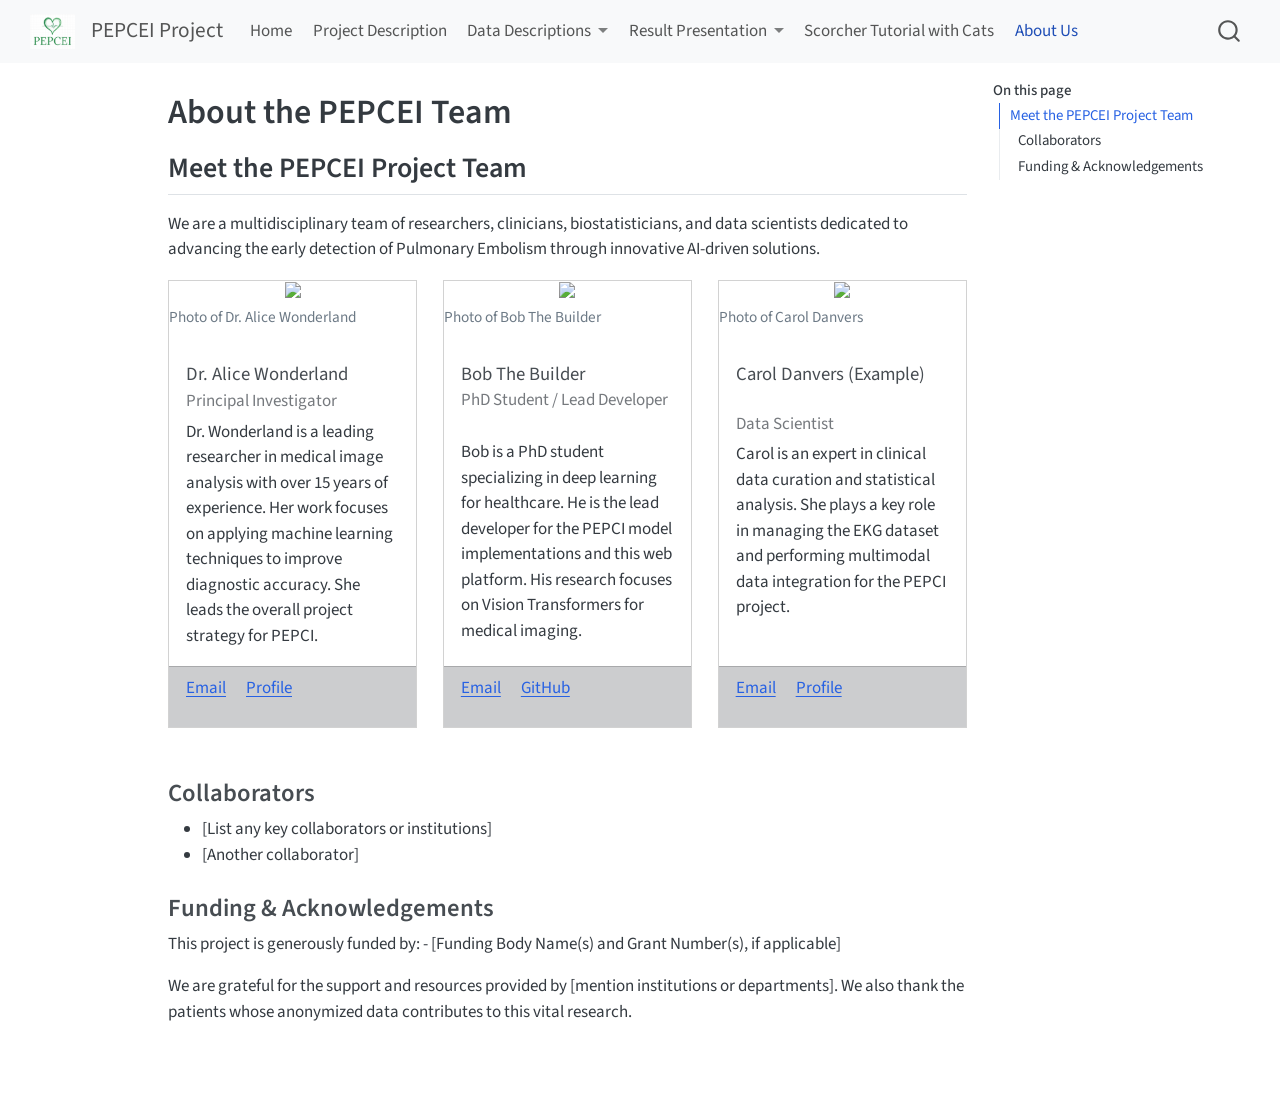
==== about.html @ 25989b94 "Built site for gh-pages" ====
<!DOCTYPE html>
<html xmlns="http://www.w3.org/1999/xhtml" lang="en" xml:lang="en"><head>

<meta charset="utf-8">
<meta name="generator" content="quarto-1.6.42">

<meta name="viewport" content="width=device-width, initial-scale=1.0, user-scalable=yes">


<title>About the PEPCEI Team – PEPCEI</title>
<style>
code{white-space: pre-wrap;}
span.smallcaps{font-variant: small-caps;}
div.columns{display: flex; gap: min(4vw, 1.5em);}
div.column{flex: auto; overflow-x: auto;}
div.hanging-indent{margin-left: 1.5em; text-indent: -1.5em;}
ul.task-list{list-style: none;}
ul.task-list li input[type="checkbox"] {
  width: 0.8em;
  margin: 0 0.8em 0.2em -1em; /* quarto-specific, see https://github.com/quarto-dev/quarto-cli/issues/4556 */ 
  vertical-align: middle;
}
</style>


<script src="site_libs/quarto-nav/quarto-nav.js"></script>
<script src="site_libs/quarto-nav/headroom.min.js"></script>
<script src="site_libs/clipboard/clipboard.min.js"></script>
<script src="site_libs/quarto-search/autocomplete.umd.js"></script>
<script src="site_libs/quarto-search/fuse.min.js"></script>
<script src="site_libs/quarto-search/quarto-search.js"></script>
<meta name="quarto:offset" content="./">
<link href="./static/pepcei.png" rel="icon" type="image/png">
<script src="site_libs/quarto-html/quarto.js"></script>
<script src="site_libs/quarto-html/popper.min.js"></script>
<script src="site_libs/quarto-html/tippy.umd.min.js"></script>
<script src="site_libs/quarto-html/anchor.min.js"></script>
<link href="site_libs/quarto-html/tippy.css" rel="stylesheet">
<link href="site_libs/quarto-html/quarto-syntax-highlighting-2f5df379a58b258e96c21c0638c20c03.css" rel="stylesheet" id="quarto-text-highlighting-styles">
<script src="site_libs/bootstrap/bootstrap.min.js"></script>
<link href="site_libs/bootstrap/bootstrap-icons.css" rel="stylesheet">
<link href="site_libs/bootstrap/bootstrap-6bd9cfa162949bde0a231f530c97869d.min.css" rel="stylesheet" append-hash="true" id="quarto-bootstrap" data-mode="light">
<script id="quarto-search-options" type="application/json">{
  "location": "navbar",
  "copy-button": false,
  "collapse-after": 3,
  "panel-placement": "end",
  "type": "overlay",
  "limit": 50,
  "keyboard-shortcut": [
    "f",
    "/",
    "s"
  ],
  "show-item-context": false,
  "language": {
    "search-no-results-text": "No results",
    "search-matching-documents-text": "matching documents",
    "search-copy-link-title": "Copy link to search",
    "search-hide-matches-text": "Hide additional matches",
    "search-more-match-text": "more match in this document",
    "search-more-matches-text": "more matches in this document",
    "search-clear-button-title": "Clear",
    "search-text-placeholder": "",
    "search-detached-cancel-button-title": "Cancel",
    "search-submit-button-title": "Submit",
    "search-label": "Search"
  }
}</script>


<link rel="stylesheet" href="styles.css">
</head>

<body class="nav-fixed">

<div id="quarto-search-results"></div>
  <header id="quarto-header" class="headroom fixed-top">
    <nav class="navbar navbar-expand-lg " data-bs-theme="dark">
      <div class="navbar-container container-fluid">
      <div class="navbar-brand-container mx-auto">
    <a href="./index.html" class="navbar-brand navbar-brand-logo">
    <img src="./static/pepcei.png" alt="PEPCEI Logo" class="navbar-logo">
    </a>
    <a class="navbar-brand" href="./index.html">
    <span class="navbar-title">PEPCEI Project</span>
    </a>
  </div>
            <div id="quarto-search" class="" title="Search"></div>
          <button class="navbar-toggler" type="button" data-bs-toggle="collapse" data-bs-target="#navbarCollapse" aria-controls="navbarCollapse" role="menu" aria-expanded="false" aria-label="Toggle navigation" onclick="if (window.quartoToggleHeadroom) { window.quartoToggleHeadroom(); }">
  <span class="navbar-toggler-icon"></span>
</button>
          <div class="collapse navbar-collapse" id="navbarCollapse">
            <ul class="navbar-nav navbar-nav-scroll me-auto">
  <li class="nav-item">
    <a class="nav-link" href="./index.html"> 
<span class="menu-text">Home</span></a>
  </li>  
  <li class="nav-item">
    <a class="nav-link" href="./project-description.html"> 
<span class="menu-text">Project Description</span></a>
  </li>  
  <li class="nav-item dropdown ">
    <a class="nav-link dropdown-toggle" href="#" id="nav-menu-data-descriptions" role="link" data-bs-toggle="dropdown" aria-expanded="false">
 <span class="menu-text">Data Descriptions</span>
    </a>
    <ul class="dropdown-menu" aria-labelledby="nav-menu-data-descriptions">    
        <li>
    <a class="dropdown-item" href="./data/cxr.html">
 <span class="dropdown-text">CXR Data</span></a>
  </li>  
        <li>
    <a class="dropdown-item" href="./data/ekg.html">
 <span class="dropdown-text">EKG Data</span></a>
  </li>  
    </ul>
  </li>
  <li class="nav-item dropdown ">
    <a class="nav-link dropdown-toggle" href="#" id="nav-menu-result-presentation" role="link" data-bs-toggle="dropdown" aria-expanded="false">
 <span class="menu-text">Result Presentation</span>
    </a>
    <ul class="dropdown-menu" aria-labelledby="nav-menu-result-presentation">    
        <li>
    <a class="dropdown-item" href="./results/PEPCI_CXR_only_CNN.html">
 <span class="dropdown-text">CNN with CXR only</span></a>
  </li>  
        <li>
    <a class="dropdown-item" href="./results/transformer.qmd">
 <span class="dropdown-text">Transformer Models</span></a>
  </li>  
        <li>
    <a class="dropdown-item" href="./results/other.qmd">
 <span class="dropdown-text">Other Outputs</span></a>
  </li>  
    </ul>
  </li>
  <li class="nav-item">
    <a class="nav-link" href="./tutorial/tutorial_CNN_scorcher.html"> 
<span class="menu-text">Scorcher Tutorial with Cats</span></a>
  </li>  
  <li class="nav-item">
    <a class="nav-link active" href="./about.html" aria-current="page"> 
<span class="menu-text">About Us</span></a>
  </li>  
</ul>
          </div> <!-- /navcollapse -->
            <div class="quarto-navbar-tools">
</div>
      </div> <!-- /container-fluid -->
    </nav>
</header>
<!-- content -->
<div id="quarto-content" class="quarto-container page-columns page-rows-contents page-layout-article page-navbar">
<!-- sidebar -->
<!-- margin-sidebar -->
    <div id="quarto-margin-sidebar" class="sidebar margin-sidebar">
        <nav id="TOC" role="doc-toc" class="toc-active">
    <h2 id="toc-title">On this page</h2>
   
  <ul>
  <li><a href="#meet-the-pepcei-project-team" id="toc-meet-the-pepcei-project-team" class="nav-link active" data-scroll-target="#meet-the-pepcei-project-team">Meet the PEPCEI Project Team</a>
  <ul class="collapse">
  <li><a href="#collaborators" id="toc-collaborators" class="nav-link" data-scroll-target="#collaborators">Collaborators</a></li>
  <li><a href="#funding-acknowledgements" id="toc-funding-acknowledgements" class="nav-link" data-scroll-target="#funding-acknowledgements">Funding &amp; Acknowledgements</a></li>
  </ul></li>
  </ul>
</nav>
    </div>
<!-- main -->
<main class="content" id="quarto-document-content">

<header id="title-block-header" class="quarto-title-block default">
<div class="quarto-title">
<h1 class="title">About the PEPCEI Team</h1>
</div>



<div class="quarto-title-meta">

    
  
    
  </div>
  


</header>


<section id="meet-the-pepcei-project-team" class="level2">
<h2 class="anchored" data-anchor-id="meet-the-pepcei-project-team">Meet the PEPCEI Project Team</h2>
<p>We are a multidisciplinary team of researchers, clinicians, biostatisticians, and data scientists dedicated to advancing the early detection of Pulmonary Embolism through innovative AI-driven solutions.</p>
<div class="grid">
<div class="g-col-12 g-col-md-6 g-col-lg-4 mb-4">
<div class="card h-100">
<div class="quarto-figure quarto-figure-center" style="max-height: 250px; object-fit: cover;">
<figure class="figure">
<p><img src="https://your-image-host.com/team_photos/alice_wonderland.jpg" class="card-img-top img-fluid figure-img"></p>
<figcaption>Photo of Dr.&nbsp;Alice Wonderland</figcaption>
</figure>
</div>
<div class="card-body">
<h5 class="card-title anchored">
Dr.&nbsp;Alice Wonderland
</h5>
<h6 class="card-subtitle mb-2 text-muted anchored">
Principal Investigator
</h6>
<p class="card-text">
Dr.&nbsp;Wonderland is a leading researcher in medical image analysis with over 15 years of experience. Her work focuses on applying machine learning techniques to improve diagnostic accuracy. She leads the overall project strategy for PEPCI.
</p>
</div>
<div class="card-footer">
<p><a href="mailto:alice.wonderland@example.com" class="card-link">Email</a> <a href="https://example.com/link_to_profile_alice" class="card-link" target="_blank">Profile</a></p>
</div>
</div>
</div>
<div class="g-col-12 g-col-md-6 g-col-lg-4 mb-4">
<div class="card h-100">
<div class="quarto-figure quarto-figure-center" style="max-height: 250px; object-fit: cover;">
<figure class="figure">
<p><img src="https://your-image-host.com/team_photos/bob_builder.png" class="card-img-top img-fluid figure-img"></p>
<figcaption>Photo of Bob The Builder</figcaption>
</figure>
</div>
<div class="card-body">
<h5 class="card-title anchored">
Bob The Builder
</h5>
<h6 class="card-subtitle mb-2 text-muted anchored">
PhD Student / Lead Developer
</h6>
<p class="card-text">
Bob is a PhD student specializing in deep learning for healthcare. He is the lead developer for the PEPCI model implementations and this web platform. His research focuses on Vision Transformers for medical imaging.
</p>
</div>
<div class="card-footer">
<p><a href="mailto:bob.builder@example.com" class="card-link">Email</a> <a href="https://github.com/bobthebuilder" class="card-link" target="_blank">GitHub</a></p>
</div>
</div>
</div>
<div class="g-col-12 g-col-md-6 g-col-lg-4 mb-4">
<div class="card h-100">
<div class="quarto-figure quarto-figure-center" style="max-height: 250px; object-fit: cover;">
<figure class="figure">
<p><img src="https://your-image-host.com/team_photos/carol_danvers.jpg" class="card-img-top img-fluid figure-img"></p>
<figcaption>Photo of Carol Danvers</figcaption>
</figure>
</div>
<div class="card-body">
<h5 class="card-title anchored">
Carol Danvers (Example)
</h5>
<h6 class="card-subtitle mb-2 text-muted anchored">
Data Scientist
</h6>
<p class="card-text">
Carol is an expert in clinical data curation and statistical analysis. She plays a key role in managing the EKG dataset and performing multimodal data integration for the PEPCI project.
</p>
</div>
<div class="card-footer">
<p><a href="mailto:carol.danvers@example.com" class="card-link">Email</a> <a href="https://example.com/profiles/carol_danvers" class="card-link" target="_blank">Profile</a></p>
</div>
</div>
</div>
</div>
<section id="collaborators" class="level3">
<h3 class="anchored" data-anchor-id="collaborators">Collaborators</h3>
<ul>
<li>[List any key collaborators or institutions]</li>
<li>[Another collaborator]</li>
</ul>
</section>
<section id="funding-acknowledgements" class="level3">
<h3 class="anchored" data-anchor-id="funding-acknowledgements">Funding &amp; Acknowledgements</h3>
<p>This project is generously funded by: - [Funding Body Name(s) and Grant Number(s), if applicable]</p>
<p>We are grateful for the support and resources provided by [mention institutions or departments]. We also thank the patients whose anonymized data contributes to this vital research.</p>


</section>
</section>

</main> <!-- /main -->
<script id="quarto-html-after-body" type="application/javascript">
window.document.addEventListener("DOMContentLoaded", function (event) {
  const toggleBodyColorMode = (bsSheetEl) => {
    const mode = bsSheetEl.getAttribute("data-mode");
    const bodyEl = window.document.querySelector("body");
    if (mode === "dark") {
      bodyEl.classList.add("quarto-dark");
      bodyEl.classList.remove("quarto-light");
    } else {
      bodyEl.classList.add("quarto-light");
      bodyEl.classList.remove("quarto-dark");
    }
  }
  const toggleBodyColorPrimary = () => {
    const bsSheetEl = window.document.querySelector("link#quarto-bootstrap");
    if (bsSheetEl) {
      toggleBodyColorMode(bsSheetEl);
    }
  }
  toggleBodyColorPrimary();  
  const icon = "";
  const anchorJS = new window.AnchorJS();
  anchorJS.options = {
    placement: 'right',
    icon: icon
  };
  anchorJS.add('.anchored');
  const isCodeAnnotation = (el) => {
    for (const clz of el.classList) {
      if (clz.startsWith('code-annotation-')) {                     
        return true;
      }
    }
    return false;
  }
  const onCopySuccess = function(e) {
    // button target
    const button = e.trigger;
    // don't keep focus
    button.blur();
    // flash "checked"
    button.classList.add('code-copy-button-checked');
    var currentTitle = button.getAttribute("title");
    button.setAttribute("title", "Copied!");
    let tooltip;
    if (window.bootstrap) {
      button.setAttribute("data-bs-toggle", "tooltip");
      button.setAttribute("data-bs-placement", "left");
      button.setAttribute("data-bs-title", "Copied!");
      tooltip = new bootstrap.Tooltip(button, 
        { trigger: "manual", 
          customClass: "code-copy-button-tooltip",
          offset: [0, -8]});
      tooltip.show();    
    }
    setTimeout(function() {
      if (tooltip) {
        tooltip.hide();
        button.removeAttribute("data-bs-title");
        button.removeAttribute("data-bs-toggle");
        button.removeAttribute("data-bs-placement");
      }
      button.setAttribute("title", currentTitle);
      button.classList.remove('code-copy-button-checked');
    }, 1000);
    // clear code selection
    e.clearSelection();
  }
  const getTextToCopy = function(trigger) {
      const codeEl = trigger.previousElementSibling.cloneNode(true);
      for (const childEl of codeEl.children) {
        if (isCodeAnnotation(childEl)) {
          childEl.remove();
        }
      }
      return codeEl.innerText;
  }
  const clipboard = new window.ClipboardJS('.code-copy-button:not([data-in-quarto-modal])', {
    text: getTextToCopy
  });
  clipboard.on('success', onCopySuccess);
  if (window.document.getElementById('quarto-embedded-source-code-modal')) {
    const clipboardModal = new window.ClipboardJS('.code-copy-button[data-in-quarto-modal]', {
      text: getTextToCopy,
      container: window.document.getElementById('quarto-embedded-source-code-modal')
    });
    clipboardModal.on('success', onCopySuccess);
  }
    var localhostRegex = new RegExp(/^(?:http|https):\/\/localhost\:?[0-9]*\//);
    var mailtoRegex = new RegExp(/^mailto:/);
      var filterRegex = new RegExp("https:\/\/your-pepci-website-url\.com");
    var isInternal = (href) => {
        return filterRegex.test(href) || localhostRegex.test(href) || mailtoRegex.test(href);
    }
    // Inspect non-navigation links and adorn them if external
 	var links = window.document.querySelectorAll('a[href]:not(.nav-link):not(.navbar-brand):not(.toc-action):not(.sidebar-link):not(.sidebar-item-toggle):not(.pagination-link):not(.no-external):not([aria-hidden]):not(.dropdown-item):not(.quarto-navigation-tool):not(.about-link)');
    for (var i=0; i<links.length; i++) {
      const link = links[i];
      if (!isInternal(link.href)) {
        // undo the damage that might have been done by quarto-nav.js in the case of
        // links that we want to consider external
        if (link.dataset.originalHref !== undefined) {
          link.href = link.dataset.originalHref;
        }
      }
    }
  function tippyHover(el, contentFn, onTriggerFn, onUntriggerFn) {
    const config = {
      allowHTML: true,
      maxWidth: 500,
      delay: 100,
      arrow: false,
      appendTo: function(el) {
          return el.parentElement;
      },
      interactive: true,
      interactiveBorder: 10,
      theme: 'quarto',
      placement: 'bottom-start',
    };
    if (contentFn) {
      config.content = contentFn;
    }
    if (onTriggerFn) {
      config.onTrigger = onTriggerFn;
    }
    if (onUntriggerFn) {
      config.onUntrigger = onUntriggerFn;
    }
    window.tippy(el, config); 
  }
  const noterefs = window.document.querySelectorAll('a[role="doc-noteref"]');
  for (var i=0; i<noterefs.length; i++) {
    const ref = noterefs[i];
    tippyHover(ref, function() {
      // use id or data attribute instead here
      let href = ref.getAttribute('data-footnote-href') || ref.getAttribute('href');
      try { href = new URL(href).hash; } catch {}
      const id = href.replace(/^#\/?/, "");
      const note = window.document.getElementById(id);
      if (note) {
        return note.innerHTML;
      } else {
        return "";
      }
    });
  }
  const xrefs = window.document.querySelectorAll('a.quarto-xref');
  const processXRef = (id, note) => {
    // Strip column container classes
    const stripColumnClz = (el) => {
      el.classList.remove("page-full", "page-columns");
      if (el.children) {
        for (const child of el.children) {
          stripColumnClz(child);
        }
      }
    }
    stripColumnClz(note)
    if (id === null || id.startsWith('sec-')) {
      // Special case sections, only their first couple elements
      const container = document.createElement("div");
      if (note.children && note.children.length > 2) {
        container.appendChild(note.children[0].cloneNode(true));
        for (let i = 1; i < note.children.length; i++) {
          const child = note.children[i];
          if (child.tagName === "P" && child.innerText === "") {
            continue;
          } else {
            container.appendChild(child.cloneNode(true));
            break;
          }
        }
        if (window.Quarto?.typesetMath) {
          window.Quarto.typesetMath(container);
        }
        return container.innerHTML
      } else {
        if (window.Quarto?.typesetMath) {
          window.Quarto.typesetMath(note);
        }
        return note.innerHTML;
      }
    } else {
      // Remove any anchor links if they are present
      const anchorLink = note.querySelector('a.anchorjs-link');
      if (anchorLink) {
        anchorLink.remove();
      }
      if (window.Quarto?.typesetMath) {
        window.Quarto.typesetMath(note);
      }
      if (note.classList.contains("callout")) {
        return note.outerHTML;
      } else {
        return note.innerHTML;
      }
    }
  }
  for (var i=0; i<xrefs.length; i++) {
    const xref = xrefs[i];
    tippyHover(xref, undefined, function(instance) {
      instance.disable();
      let url = xref.getAttribute('href');
      let hash = undefined; 
      if (url.startsWith('#')) {
        hash = url;
      } else {
        try { hash = new URL(url).hash; } catch {}
      }
      if (hash) {
        const id = hash.replace(/^#\/?/, "");
        const note = window.document.getElementById(id);
        if (note !== null) {
          try {
            const html = processXRef(id, note.cloneNode(true));
            instance.setContent(html);
          } finally {
            instance.enable();
            instance.show();
          }
        } else {
          // See if we can fetch this
          fetch(url.split('#')[0])
          .then(res => res.text())
          .then(html => {
            const parser = new DOMParser();
            const htmlDoc = parser.parseFromString(html, "text/html");
            const note = htmlDoc.getElementById(id);
            if (note !== null) {
              const html = processXRef(id, note);
              instance.setContent(html);
            } 
          }).finally(() => {
            instance.enable();
            instance.show();
          });
        }
      } else {
        // See if we can fetch a full url (with no hash to target)
        // This is a special case and we should probably do some content thinning / targeting
        fetch(url)
        .then(res => res.text())
        .then(html => {
          const parser = new DOMParser();
          const htmlDoc = parser.parseFromString(html, "text/html");
          const note = htmlDoc.querySelector('main.content');
          if (note !== null) {
            // This should only happen for chapter cross references
            // (since there is no id in the URL)
            // remove the first header
            if (note.children.length > 0 && note.children[0].tagName === "HEADER") {
              note.children[0].remove();
            }
            const html = processXRef(null, note);
            instance.setContent(html);
          } 
        }).finally(() => {
          instance.enable();
          instance.show();
        });
      }
    }, function(instance) {
    });
  }
      let selectedAnnoteEl;
      const selectorForAnnotation = ( cell, annotation) => {
        let cellAttr = 'data-code-cell="' + cell + '"';
        let lineAttr = 'data-code-annotation="' +  annotation + '"';
        const selector = 'span[' + cellAttr + '][' + lineAttr + ']';
        return selector;
      }
      const selectCodeLines = (annoteEl) => {
        const doc = window.document;
        const targetCell = annoteEl.getAttribute("data-target-cell");
        const targetAnnotation = annoteEl.getAttribute("data-target-annotation");
        const annoteSpan = window.document.querySelector(selectorForAnnotation(targetCell, targetAnnotation));
        const lines = annoteSpan.getAttribute("data-code-lines").split(",");
        const lineIds = lines.map((line) => {
          return targetCell + "-" + line;
        })
        let top = null;
        let height = null;
        let parent = null;
        if (lineIds.length > 0) {
            //compute the position of the single el (top and bottom and make a div)
            const el = window.document.getElementById(lineIds[0]);
            top = el.offsetTop;
            height = el.offsetHeight;
            parent = el.parentElement.parentElement;
          if (lineIds.length > 1) {
            const lastEl = window.document.getElementById(lineIds[lineIds.length - 1]);
            const bottom = lastEl.offsetTop + lastEl.offsetHeight;
            height = bottom - top;
          }
          if (top !== null && height !== null && parent !== null) {
            // cook up a div (if necessary) and position it 
            let div = window.document.getElementById("code-annotation-line-highlight");
            if (div === null) {
              div = window.document.createElement("div");
              div.setAttribute("id", "code-annotation-line-highlight");
              div.style.position = 'absolute';
              parent.appendChild(div);
            }
            div.style.top = top - 2 + "px";
            div.style.height = height + 4 + "px";
            div.style.left = 0;
            let gutterDiv = window.document.getElementById("code-annotation-line-highlight-gutter");
            if (gutterDiv === null) {
              gutterDiv = window.document.createElement("div");
              gutterDiv.setAttribute("id", "code-annotation-line-highlight-gutter");
              gutterDiv.style.position = 'absolute';
              const codeCell = window.document.getElementById(targetCell);
              const gutter = codeCell.querySelector('.code-annotation-gutter');
              gutter.appendChild(gutterDiv);
            }
            gutterDiv.style.top = top - 2 + "px";
            gutterDiv.style.height = height + 4 + "px";
          }
          selectedAnnoteEl = annoteEl;
        }
      };
      const unselectCodeLines = () => {
        const elementsIds = ["code-annotation-line-highlight", "code-annotation-line-highlight-gutter"];
        elementsIds.forEach((elId) => {
          const div = window.document.getElementById(elId);
          if (div) {
            div.remove();
          }
        });
        selectedAnnoteEl = undefined;
      };
        // Handle positioning of the toggle
    window.addEventListener(
      "resize",
      throttle(() => {
        elRect = undefined;
        if (selectedAnnoteEl) {
          selectCodeLines(selectedAnnoteEl);
        }
      }, 10)
    );
    function throttle(fn, ms) {
    let throttle = false;
    let timer;
      return (...args) => {
        if(!throttle) { // first call gets through
            fn.apply(this, args);
            throttle = true;
        } else { // all the others get throttled
            if(timer) clearTimeout(timer); // cancel #2
            timer = setTimeout(() => {
              fn.apply(this, args);
              timer = throttle = false;
            }, ms);
        }
      };
    }
      // Attach click handler to the DT
      const annoteDls = window.document.querySelectorAll('dt[data-target-cell]');
      for (const annoteDlNode of annoteDls) {
        annoteDlNode.addEventListener('click', (event) => {
          const clickedEl = event.target;
          if (clickedEl !== selectedAnnoteEl) {
            unselectCodeLines();
            const activeEl = window.document.querySelector('dt[data-target-cell].code-annotation-active');
            if (activeEl) {
              activeEl.classList.remove('code-annotation-active');
            }
            selectCodeLines(clickedEl);
            clickedEl.classList.add('code-annotation-active');
          } else {
            // Unselect the line
            unselectCodeLines();
            clickedEl.classList.remove('code-annotation-active');
          }
        });
      }
  const findCites = (el) => {
    const parentEl = el.parentElement;
    if (parentEl) {
      const cites = parentEl.dataset.cites;
      if (cites) {
        return {
          el,
          cites: cites.split(' ')
        };
      } else {
        return findCites(el.parentElement)
      }
    } else {
      return undefined;
    }
  };
  var bibliorefs = window.document.querySelectorAll('a[role="doc-biblioref"]');
  for (var i=0; i<bibliorefs.length; i++) {
    const ref = bibliorefs[i];
    const citeInfo = findCites(ref);
    if (citeInfo) {
      tippyHover(citeInfo.el, function() {
        var popup = window.document.createElement('div');
        citeInfo.cites.forEach(function(cite) {
          var citeDiv = window.document.createElement('div');
          citeDiv.classList.add('hanging-indent');
          citeDiv.classList.add('csl-entry');
          var biblioDiv = window.document.getElementById('ref-' + cite);
          if (biblioDiv) {
            citeDiv.innerHTML = biblioDiv.innerHTML;
          }
          popup.appendChild(citeDiv);
        });
        return popup.innerHTML;
      });
    }
  }
});
</script>
</div> <!-- /content -->




</body></html>
---- site_libs/quarto-html/tippy.css ----
.tippy-box[data-animation=fade][data-state=hidden]{opacity:0}[data-tippy-root]{max-width:calc(100vw - 10px)}.tippy-box{position:relative;background-color:#333;color:#fff;border-radius:4px;font-size:14px;line-height:1.4;white-space:normal;outline:0;transition-property:transform,visibility,opacity}.tippy-box[data-placement^=top]>.tippy-arrow{bottom:0}.tippy-box[data-placement^=top]>.tippy-arrow:before{bottom:-7px;left:0;border-width:8px 8px 0;border-top-color:initial;transform-origin:center top}.tippy-box[data-placement^=bottom]>.tippy-arrow{top:0}.tippy-box[data-placement^=bottom]>.tippy-arrow:before{top:-7px;left:0;border-width:0 8px 8px;border-bottom-color:initial;transform-origin:center bottom}.tippy-box[data-placement^=left]>.tippy-arrow{right:0}.tippy-box[data-placement^=left]>.tippy-arrow:before{border-width:8px 0 8px 8px;border-left-color:initial;right:-7px;transform-origin:center left}.tippy-box[data-placement^=right]>.tippy-arrow{left:0}.tippy-box[data-placement^=right]>.tippy-arrow:before{left:-7px;border-width:8px 8px 8px 0;border-right-color:initial;transform-origin:center right}.tippy-box[data-inertia][data-state=visible]{transition-timing-function:cubic-bezier(.54,1.5,.38,1.11)}.tippy-arrow{width:16px;height:16px;color:#333}.tippy-arrow:before{content:"";position:absolute;border-color:transparent;border-style:solid}.tippy-content{position:relative;padding:5px 9px;z-index:1}
---- site_libs/quarto-html/quarto-syntax-highlighting-2f5df379a58b258e96c21c0638c20c03.css ----
/* quarto syntax highlight colors */
:root {
  --quarto-hl-ot-color: #003B4F;
  --quarto-hl-at-color: #657422;
  --quarto-hl-ss-color: #20794D;
  --quarto-hl-an-color: #5E5E5E;
  --quarto-hl-fu-color: #4758AB;
  --quarto-hl-st-color: #20794D;
  --quarto-hl-cf-color: #003B4F;
  --quarto-hl-op-color: #5E5E5E;
  --quarto-hl-er-color: #AD0000;
  --quarto-hl-bn-color: #AD0000;
  --quarto-hl-al-color: #AD0000;
  --quarto-hl-va-color: #111111;
  --quarto-hl-bu-color: inherit;
  --quarto-hl-ex-color: inherit;
  --quarto-hl-pp-color: #AD0000;
  --quarto-hl-in-color: #5E5E5E;
  --quarto-hl-vs-color: #20794D;
  --quarto-hl-wa-color: #5E5E5E;
  --quarto-hl-do-color: #5E5E5E;
  --quarto-hl-im-color: #00769E;
  --quarto-hl-ch-color: #20794D;
  --quarto-hl-dt-color: #AD0000;
  --quarto-hl-fl-color: #AD0000;
  --quarto-hl-co-color: #5E5E5E;
  --quarto-hl-cv-color: #5E5E5E;
  --quarto-hl-cn-color: #8f5902;
  --quarto-hl-sc-color: #5E5E5E;
  --quarto-hl-dv-color: #AD0000;
  --quarto-hl-kw-color: #003B4F;
}

/* other quarto variables */
:root {
  --quarto-font-monospace: SFMono-Regular, Menlo, Monaco, Consolas, "Liberation Mono", "Courier New", monospace;
}

pre > code.sourceCode > span {
  color: #003B4F;
}

code span {
  color: #003B4F;
}

code.sourceCode > span {
  color: #003B4F;
}

div.sourceCode,
div.sourceCode pre.sourceCode {
  color: #003B4F;
}

code span.ot {
  color: #003B4F;
  font-style: inherit;
}

code span.at {
  color: #657422;
  font-style: inherit;
}

code span.ss {
  color: #20794D;
  font-style: inherit;
}

code span.an {
  color: #5E5E5E;
  font-style: inherit;
}

code span.fu {
  color: #4758AB;
  font-style: inherit;
}

code span.st {
  color: #20794D;
  font-style: inherit;
}

code span.cf {
  color: #003B4F;
  font-weight: bold;
  font-style: inherit;
}

code span.op {
  color: #5E5E5E;
  font-style: inherit;
}

code span.er {
  color: #AD0000;
  font-style: inherit;
}

code span.bn {
  color: #AD0000;
  font-style: inherit;
}

code span.al {
  color: #AD0000;
  font-style: inherit;
}

code span.va {
  color: #111111;
  font-style: inherit;
}

code span.bu {
  font-style: inherit;
}

code span.ex {
  font-style: inherit;
}

code span.pp {
  color: #AD0000;
  font-style: inherit;
}

code span.in {
  color: #5E5E5E;
  font-style: inherit;
}

code span.vs {
  color: #20794D;
  font-style: inherit;
}

code span.wa {
  color: #5E5E5E;
  font-style: italic;
}

code span.do {
  color: #5E5E5E;
  font-style: italic;
}

code span.im {
  color: #00769E;
  font-style: inherit;
}

code span.ch {
  color: #20794D;
  font-style: inherit;
}

code span.dt {
  color: #AD0000;
  font-style: inherit;
}

code span.fl {
  color: #AD0000;
  font-style: inherit;
}

code span.co {
  color: #5E5E5E;
  font-style: inherit;
}

code span.cv {
  color: #5E5E5E;
  font-style: italic;
}

code span.cn {
  color: #8f5902;
  font-style: inherit;
}

code span.sc {
  color: #5E5E5E;
  font-style: inherit;
}

code span.dv {
  color: #AD0000;
  font-style: inherit;
}

code span.kw {
  color: #003B4F;
  font-weight: bold;
  font-style: inherit;
}

.prevent-inlining {
  content: "</";
}

/*# sourceMappingURL=35eb38a806ee71ea6d2563be2308c832.css.map */
---- styles.css ----
/* styles.css */

/* Example: Custom body font */
/*
body {
  font-family: 'Helvetica Neue', Helvetica, Arial, sans-serif;
}
*/

/* Example: Navbar logo styling */
.navbar-brand img {
  max-height: 35px; /* Adjust as needed */
  margin-right: 8px;
}

/* Example: Card image styling for team members */
.about-team .card .card-img-top {
  width: 100%;
  /* max-height: 220px; /* Or specific height */
  /* aspect-ratio: 1 / 1; /* For square images */
  object-fit: cover;
  border-bottom: 1px solid #eee;
}

/* Example: Specific styling for hero images if used in YAML */
/*
.quarto-title-block-image {
  max-height: 400px;
  object-fit: cover;
}
*/

/* Add any other custom styles your PEPCI website might need */
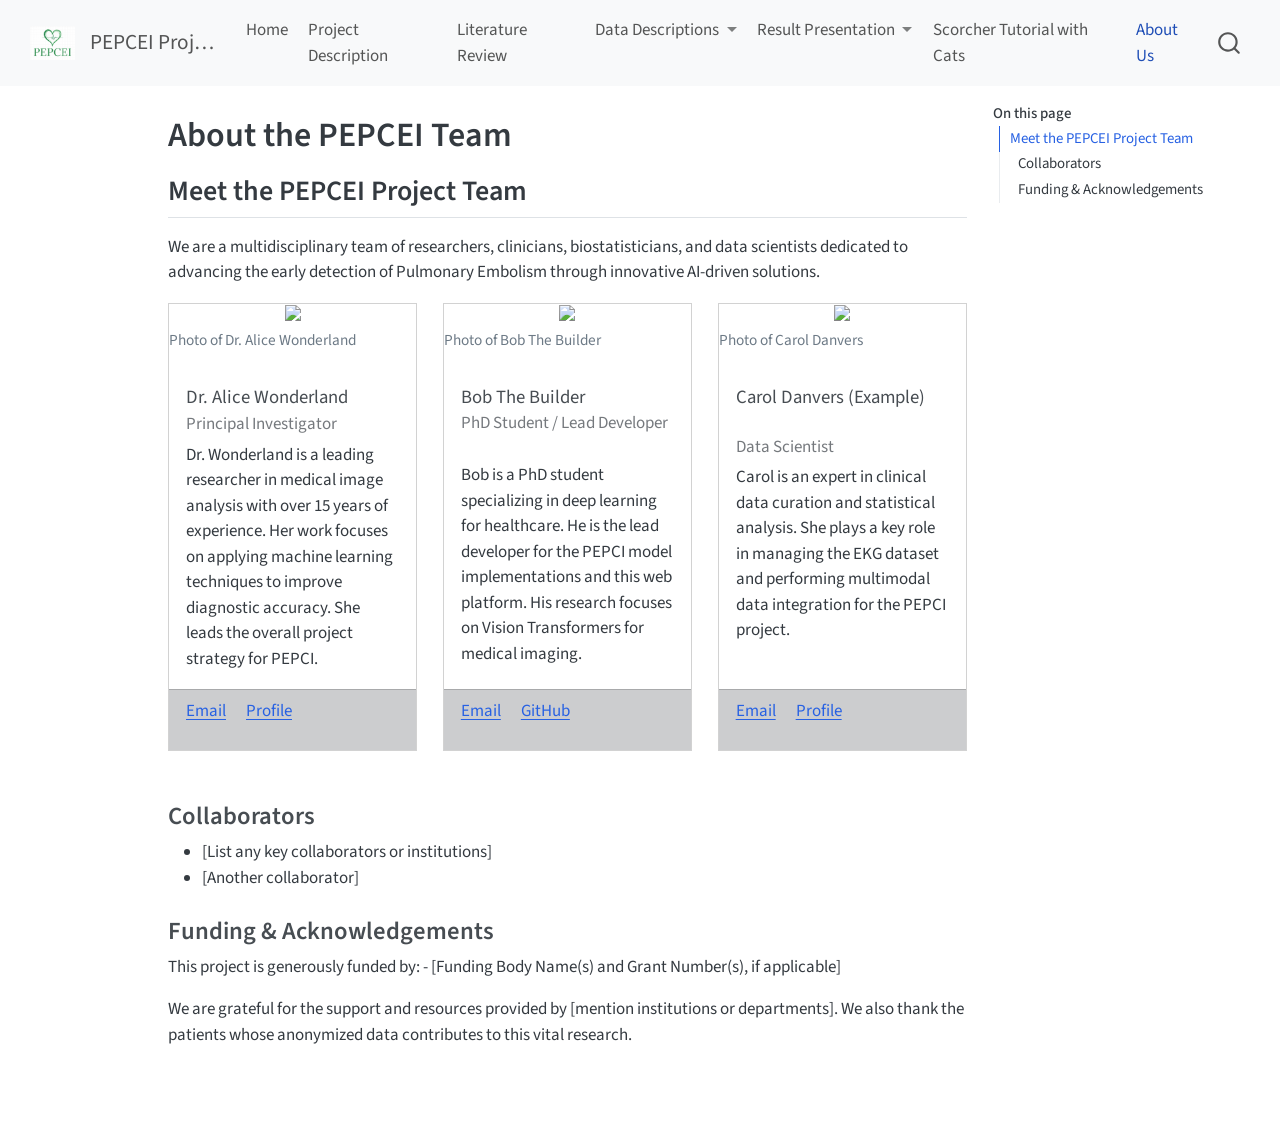
==== commit a5234f92: "Built site for gh-pages" ====
--- a/about.html
+++ b/about.html
@@ -100,6 +100,10 @@
     <a class="nav-link" href="./project-description.html"> 
 <span class="menu-text">Project Description</span></a>
   </li>  
+  <li class="nav-item">
+    <a class="nav-link" href="./LitReview.html"> 
+<span class="menu-text">Literature Review</span></a>
+  </li>  
   <li class="nav-item dropdown ">
     <a class="nav-link dropdown-toggle" href="#" id="nav-menu-data-descriptions" role="link" data-bs-toggle="dropdown" aria-expanded="false">
  <span class="menu-text">Data Descriptions</span>
@@ -372,7 +376,7 @@
   }
     var localhostRegex = new RegExp(/^(?:http|https):\/\/localhost\:?[0-9]*\//);
     var mailtoRegex = new RegExp(/^mailto:/);
-      var filterRegex = new RegExp("https:\/\/your-pepci-website-url\.com");
+      var filterRegex = new RegExp("https:\/\/awanafiaz\.github\.io\/PEPCEI_site\/");
     var isInternal = (href) => {
         return filterRegex.test(href) || localhostRegex.test(href) || mailtoRegex.test(href);
     }
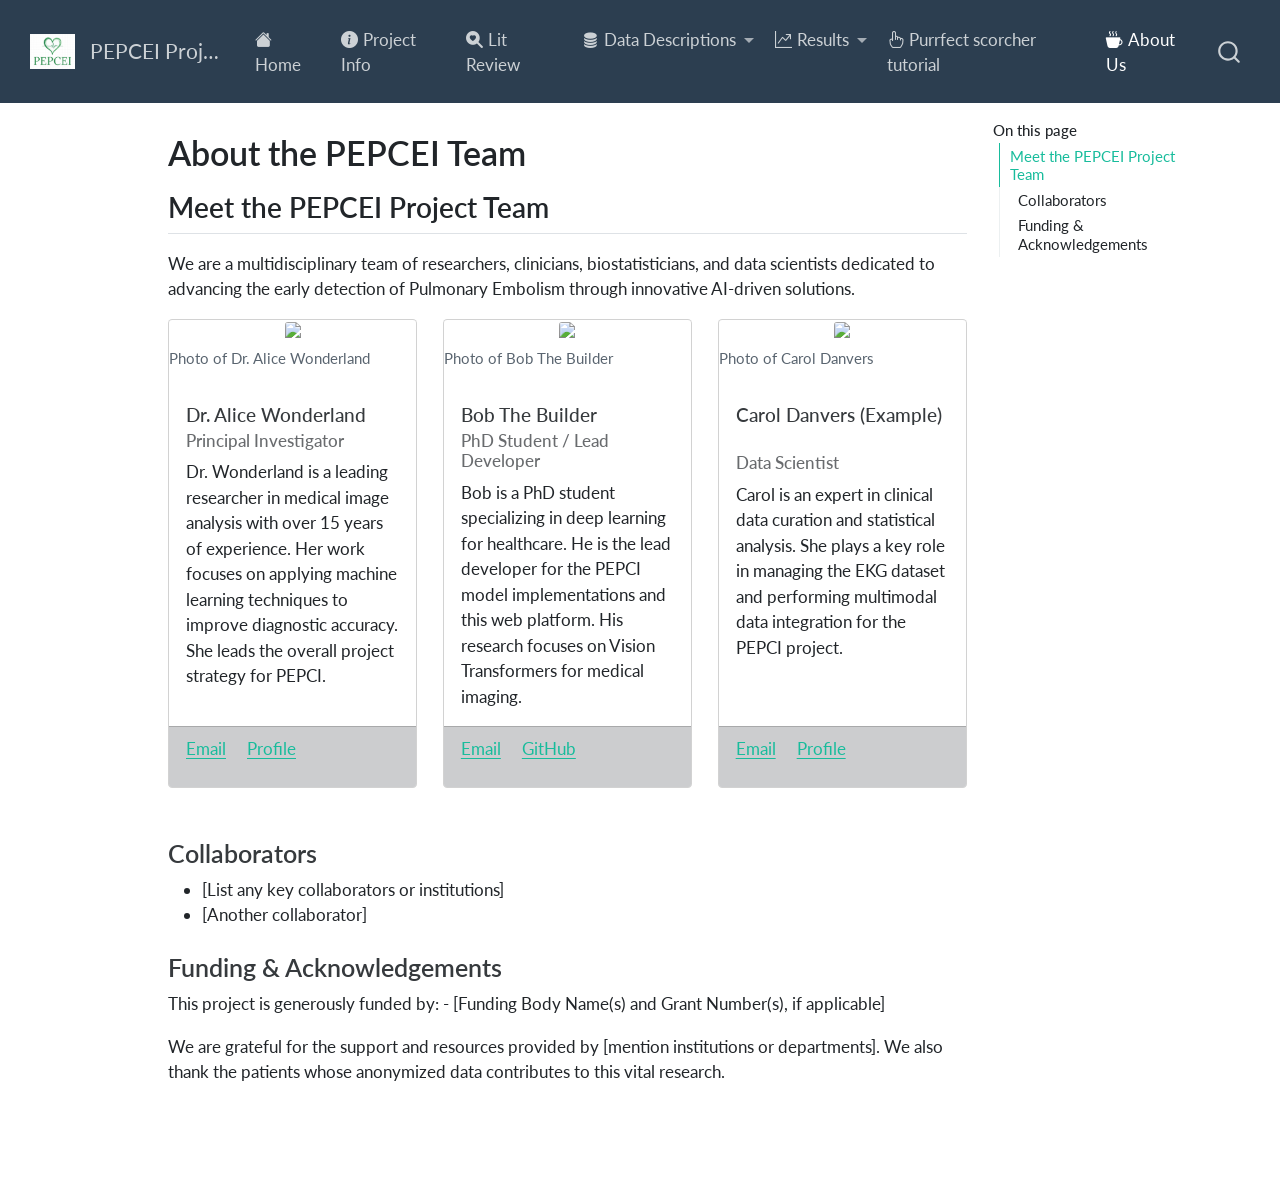
==== commit 0c07d856: "Built site for gh-pages" ====
--- a/about.html
+++ b/about.html
@@ -39,7 +39,7 @@
 <link href="site_libs/quarto-html/quarto-syntax-highlighting-2f5df379a58b258e96c21c0638c20c03.css" rel="stylesheet" id="quarto-text-highlighting-styles">
 <script src="site_libs/bootstrap/bootstrap.min.js"></script>
 <link href="site_libs/bootstrap/bootstrap-icons.css" rel="stylesheet">
-<link href="site_libs/bootstrap/bootstrap-6bd9cfa162949bde0a231f530c97869d.min.css" rel="stylesheet" append-hash="true" id="quarto-bootstrap" data-mode="light">
+<link href="site_libs/bootstrap/bootstrap-d1b12f2568ecbe55642fee6aa00bd082.min.css" rel="stylesheet" append-hash="true" id="quarto-bootstrap" data-mode="light">
 <script id="quarto-search-options" type="application/json">{
   "location": "navbar",
   "copy-button": false,
@@ -93,19 +93,24 @@
           <div class="collapse navbar-collapse" id="navbarCollapse">
             <ul class="navbar-nav navbar-nav-scroll me-auto">
   <li class="nav-item">
-    <a class="nav-link" href="./index.html"> 
+    <a class="nav-link" href="./index.html"> <i class="bi bi-house-fill" role="img">
+</i> 
 <span class="menu-text">Home</span></a>
   </li>  
   <li class="nav-item">
-    <a class="nav-link" href="./project-description.html"> 
-<span class="menu-text">Project Description</span></a>
+    <a class="nav-link" href="./project-description.html"> <i class="bi bi-info-circle-fill" role="img">
+</i> 
+<span class="menu-text">Project Info</span></a>
   </li>  
   <li class="nav-item">
-    <a class="nav-link" href="./LitReview.html"> 
-<span class="menu-text">Literature Review</span></a>
+    <a class="nav-link" href="./LitReview.html"> <i class="bi bi-search-heart-fill" role="img">
+</i> 
+<span class="menu-text">Lit Review</span></a>
   </li>  
   <li class="nav-item dropdown ">
     <a class="nav-link dropdown-toggle" href="#" id="nav-menu-data-descriptions" role="link" data-bs-toggle="dropdown" aria-expanded="false">
+      <i class="bi bi-database-fill" role="img">
+</i> 
  <span class="menu-text">Data Descriptions</span>
     </a>
     <ul class="dropdown-menu" aria-labelledby="nav-menu-data-descriptions">    
@@ -120,30 +125,26 @@
     </ul>
   </li>
   <li class="nav-item dropdown ">
-    <a class="nav-link dropdown-toggle" href="#" id="nav-menu-result-presentation" role="link" data-bs-toggle="dropdown" aria-expanded="false">
- <span class="menu-text">Result Presentation</span>
+    <a class="nav-link dropdown-toggle" href="#" id="nav-menu-results" role="link" data-bs-toggle="dropdown" aria-expanded="false">
+      <i class="bi bi-graph-up-arrow" role="img">
+</i> 
+ <span class="menu-text">Results</span>
     </a>
-    <ul class="dropdown-menu" aria-labelledby="nav-menu-result-presentation">    
+    <ul class="dropdown-menu" aria-labelledby="nav-menu-results">    
         <li>
     <a class="dropdown-item" href="./results/PEPCI_CXR_only_CNN.html">
  <span class="dropdown-text">CNN with CXR only</span></a>
   </li>  
-        <li>
-    <a class="dropdown-item" href="./results/transformer.qmd">
- <span class="dropdown-text">Transformer Models</span></a>
-  </li>  
-        <li>
-    <a class="dropdown-item" href="./results/other.qmd">
- <span class="dropdown-text">Other Outputs</span></a>
-  </li>  
     </ul>
   </li>
   <li class="nav-item">
-    <a class="nav-link" href="./tutorial/tutorial_CNN_scorcher.html"> 
-<span class="menu-text">Scorcher Tutorial with Cats</span></a>
+    <a class="nav-link" href="./tutorial/scorcher_tutorial_CNN.html"> <i class="bi bi-hand-index" role="img">
+</i> 
+<span class="menu-text">Purrfect scorcher tutorial</span></a>
   </li>  
   <li class="nav-item">
-    <a class="nav-link active" href="./about.html" aria-current="page"> 
+    <a class="nav-link active" href="./about.html" aria-current="page"> <i class="bi bi-cup-hot-fill" role="img">
+</i> 
 <span class="menu-text">About Us</span></a>
   </li>  
 </ul>
